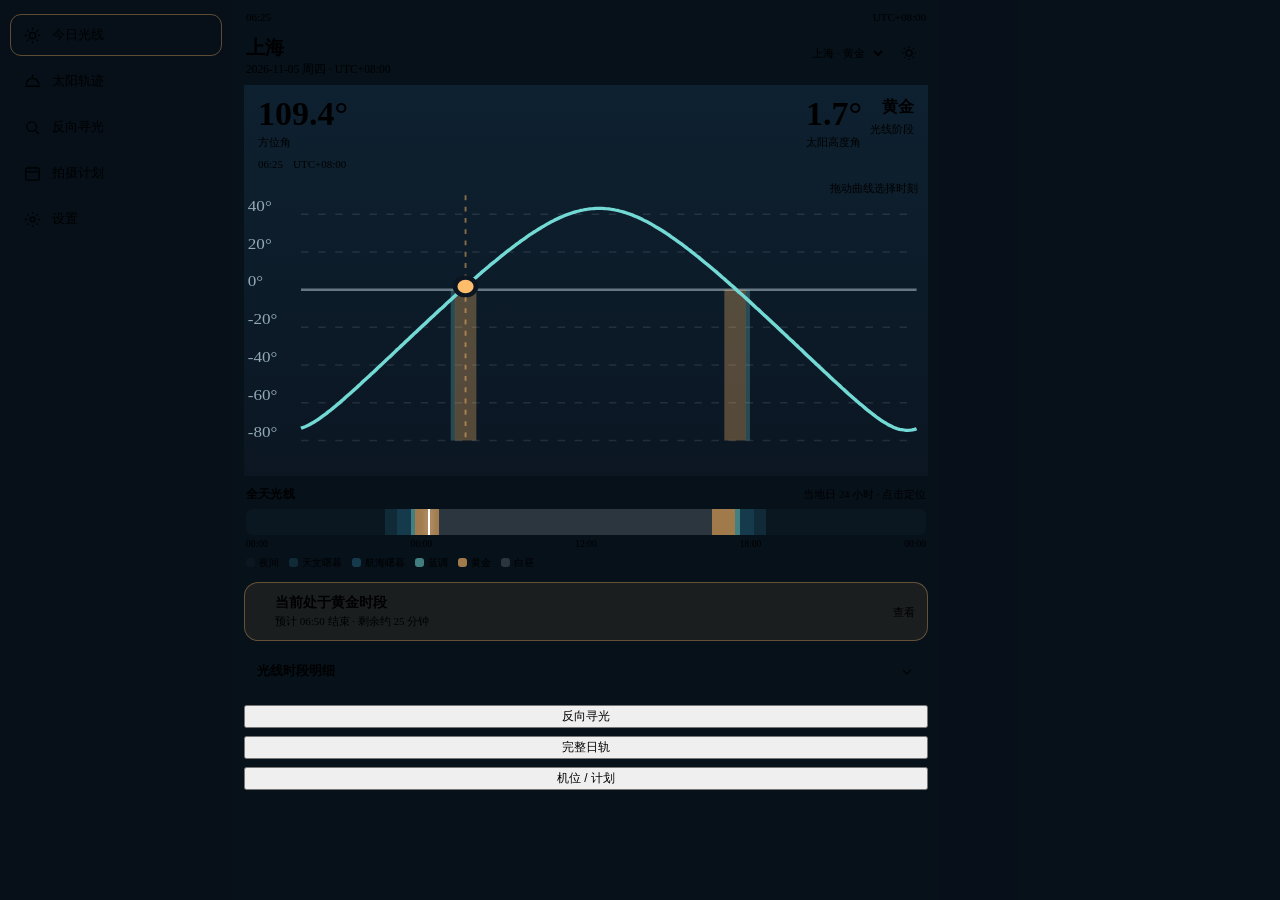
==== design/ui1b-r2/final-home.html @ fc43f8b3 "design(ui1b-r2): 专业摄影工作台最终视觉方案（原型 + fixture + 文档） 最终方向：A·Precision Instrument 为主体 + B·全天分段带 + C·下一窗口" ====
<!doctype html>
<html lang="zh-CN"><head><meta charset="utf-8">
<meta name="viewport" content="width=device-width, initial-scale=1">
<title>LightBearing · 最终首页方案（A + B 分段带 + C 下一窗口）</title>
<link rel="stylesheet" href="tokens.css">
<style>
html,body{background:#07111a;padding:0;margin:0;overflow-x:hidden}
.wrap{display:grid;grid-template-columns:1fr;width:100%;min-height:100vh;max-width:520px;margin:0 auto;
  background:var(--bg);border-left:1px solid var(--line);border-right:1px solid var(--line)}
.rail{display:none}
.main{display:flex;flex-direction:column;min-width:0}
.inspector{display:flex;flex-direction:column}
.statusbar{height:34px;display:flex;align-items:center;justify-content:space-between;padding:0 14px;
  font-size:11px;color:var(--muted);flex:none}
.hdr{display:flex;align-items:flex-start;gap:8px;padding:2px 14px 8px;flex-wrap:wrap;min-width:0}
.hdr .p{font-size:17px;font-weight:700;line-height:1.25;overflow:hidden;text-overflow:ellipsis;white-space:nowrap;max-width:46vw}
.hdr .m{font-size:11.5px;color:var(--muted);margin-top:2px}
.hdr .r{margin-left:auto;display:flex;gap:6px;align-items:center;min-width:0}
.iconbtn{width:34px;height:34px;border-radius:10px;border:1px solid var(--line-2);background:var(--surface);
  color:var(--ink);display:grid;place-items:center;cursor:pointer}
.iconbtn svg{width:18px;height:18px}
select.scn{height:30px;border-radius:9px;background:var(--surface);color:var(--ink);
  border:1px solid var(--line-2);font-size:11px;padding:0 4px;max-width:96px;min-width:0}
/* 仪表 */
.instrument{margin:0 12px;border:1px solid var(--line);border-radius:var(--r-lg);
  background:linear-gradient(180deg,#0E2130,#0B1622);overflow:hidden}
.inst-top{display:flex;align-items:flex-start;gap:8px;padding:12px 14px 0;min-width:0}
.az{flex:1}
.az b{display:block;font-size:34px;line-height:1;font-weight:800;color:var(--amber)}
.alt b{display:block;font-size:34px;line-height:1;font-weight:800;color:var(--cyan)}
.az span,.alt span{display:block;font-size:11px;color:var(--muted);margin-top:4px}
.phase{text-align:right}
.phase b{display:block;font-size:16px;font-weight:700}
.phase span{display:block;font-size:11px;color:var(--muted);margin-top:4px}
.inst-meta{display:flex;gap:10px;flex-wrap:wrap;padding:8px 14px 0;font-size:11px;color:var(--muted)}
.chartbox{position:relative;margin-top:6px;touch-action:none;cursor:crosshair}
.chartbox svg{display:block;width:100%;height:186px}
.chartbox .tip{position:absolute;top:6px;right:10px;font-size:10.5px;color:var(--muted)}
/* 全天分段带 */
.dayband{padding:10px 14px 12px}
.band-lbl{display:flex;justify-content:space-between;align-items:baseline;gap:8px;margin-bottom:6px;min-width:0}
.band-lbl b{font-size:12px;font-weight:600;letter-spacing:.02em}
.band-lbl span{font-size:10.5px;color:var(--muted);white-space:nowrap;overflow:hidden;text-overflow:ellipsis;max-width:56%}
.band{display:flex;height:26px;border-radius:7px;overflow:hidden;border:1px solid var(--line);
  position:relative;cursor:pointer}
.band .seg{position:relative;height:100%}
.band .now{position:absolute;top:-3px;bottom:-3px;width:2px;background:#fff;box-shadow:0 0 8px rgba(255,255,255,.7)}
.legend{display:flex;flex-wrap:wrap;gap:10px;margin-top:7px;font-size:10px;color:var(--muted)}
.legend i{width:9px;height:9px;border-radius:3px;display:inline-block;margin-right:4px;vertical-align:-1px}
.axis{display:flex;justify-content:space-between;font-size:9.5px;color:var(--muted);margin-top:4px}
/* 下一窗口 */
.next{margin:0 12px;display:flex;align-items:center;gap:10px;padding:11px 12px;border-radius:14px;
  border:1px solid rgba(255,188,107,.32);background:rgba(255,188,107,.08);cursor:pointer}
.next .dot{width:8px;height:8px;border-radius:50%;background:var(--amber);flex:none}
.next .t{flex:1;min-width:0}
.next b{display:block;font-size:14px;font-weight:700}
.next span{display:block;font-size:11px;color:var(--muted);margin-top:2px}
.next .go{font-size:11px;color:var(--amber)}
/* 详情 */
.details{margin:10px 12px 0;border:1px solid var(--line);border-radius:14px;overflow:hidden;background:var(--surface)}
.details button.head{width:100%;height:42px;display:flex;align-items:center;gap:8px;padding:0 13px;
  background:transparent;border:none;color:var(--ink);font-size:12.5px;font-weight:600;cursor:pointer}
.details button.head .chev{margin-left:auto;transition:transform var(--m-fast) var(--ease)}
.details.open button.head .chev{transform:rotate(180deg)}
.details .body{display:none}
.details.open .body{display:block}
.kv{display:flex;align-items:baseline;gap:10px;padding:8px 13px;border-top:1px solid var(--line);font-size:12px}
.kv b{margin-left:auto;font-weight:700}
.actions{display:grid;grid-template-columns:minmax(0,1.4fr) minmax(0,1fr) minmax(0,1fr);gap:8px;padding:12px 12px 8px}
.actions .btn{font-size:12px}
/* 底部导航（语义化图标） */
.navbar{height:62px;border-top:1px solid var(--line);display:flex;align-items:center;
  justify-content:space-between;padding:0 2px;background:rgba(7,16,26,.94);flex:none;margin-top:auto}
.navbar button{background:none;border:none;color:var(--muted);display:grid;justify-items:center;gap:3px;
  font-size:9.5px;cursor:pointer;padding:6px 2px;border-radius:10px;position:relative;min-width:52px}
.navbar button svg{width:21px;height:21px}
.navbar button.on{color:var(--amber)}
.navbar button.on::after{content:'';position:absolute;bottom:0;left:50%;transform:translateX(-50%);
  width:14px;height:2px;border-radius:1px;background:var(--amber)}
/* 浅色 */
body.light{--bg:#F4F1EA;--bg-2:#EFE9DE;--surface:#FFFFFF;--surface-2:#EFE9DE;
  --line:rgba(20,31,42,.10);--line-2:rgba(20,31,42,.18);--ink:#141F2A;--muted:#52646F;color:#141F2A}
body.light .instrument{background:linear-gradient(180deg,#FFFDF8,#F6F1E7)}
body.reduce *{transition:none!important;animation:none!important}
/* ≥600：双栏 */
@media (min-width:600px){
  .wrap{max-width:none;grid-template-columns:1fr}
  .hdr .p{font-size:19px}
  .chartbox svg{height:240px}
}
/* ≥900：曲线主区 + 右侧检查器 */
@media (min-width:900px){
  .wrap{max-width:1180px;grid-template-columns:1fr 320px;grid-template-areas:"main side"}
  .main{grid-area:main}.inspector{grid-area:side;border-left:1px solid var(--line);
    background:rgba(7,16,26,.35)}
  .inspector .instrument{margin:10px 12px 0}
  .inspector .dayband{padding-top:6px}
  .chartbox svg{height:300px}
  .actions{grid-template-columns:1fr}
}
/* ≥1200：加侧栏导航 */
@media (min-width:1200px){
  .wrap{max-width:1480px;grid-template-columns:232px 1fr 340px;
    grid-template-areas:"rail main side"}
  .rail{grid-area:rail;display:flex;flex-direction:column;gap:4px;padding:14px 10px;
    border-right:1px solid var(--line);background:rgba(7,16,26,.45)}
  .rail button{display:flex;align-items:center;gap:10px;height:42px;padding:0 12px;border-radius:11px;
    border:1px solid transparent;background:none;color:var(--muted);font-size:12.5px;cursor:pointer}
  .rail button svg{width:19px;height:19px}
  .rail button.on{background:var(--surface-2);border-color:rgba(255,188,107,.35);color:var(--ink)}
  .navbar{display:none}
}
</style></head>
<body>
<div class="wrap" id="wrap">
  <aside class="rail" id="rail">
    <button class="on" data-nav="today"><svg viewBox="0 0 24 24" fill="none" stroke="currentColor" stroke-width="1.6"><circle cx="12" cy="12" r="4"/><path d="M12 2v3M12 19v3M2 12h3M19 12h3M4.9 4.9l2.1 2.1M17 17l2.1 2.1M19.1 4.9L17 7M7 17l-2.1 2.1"/></svg>今日光线</button>
    <button data-nav="path"><svg viewBox="0 0 24 24" fill="none" stroke="currentColor" stroke-width="1.6"><path d="M3 18h18M4 16a8 8 0 0 1 16 0"/><path d="M12 3v4"/></svg>太阳轨迹</button>
    <button data-nav="reverse"><svg viewBox="0 0 24 24" fill="none" stroke="currentColor" stroke-width="1.6"><circle cx="11" cy="11" r="6"/><path d="M16 16l4 4"/></svg>反向寻光</button>
    <button data-nav="plan"><svg viewBox="0 0 24 24" fill="none" stroke="currentColor" stroke-width="1.6"><rect x="3.5" y="5" width="17" height="15.5" rx="2"/><path d="M3.5 10h17M8 3v4M16 3v4"/></svg>拍摄计划</button>
    <button data-nav="settings"><svg viewBox="0 0 24 24" fill="none" stroke="currentColor" stroke-width="1.6"><circle cx="12" cy="12" r="3"/><path d="M12 2.5v2.6M12 18.9v2.6M2.5 12h2.6M18.9 12h2.6M5.2 5.2l1.8 1.8M17 17l1.8 1.8M18.8 5.2L17 7M7 17l-1.8 1.8"/></svg>设置</button>
  </aside>

  <div class="main">
    <div class="statusbar"><span class="num" id="sbTime">--:--</span><span class="num" id="sbTz">UTC+08:00</span></div>
    <div class="hdr">
      <div>
        <div class="p" id="place">外部·外滩</div>
        <div class="m" id="placedate">2026-11-05 周四 · Asia/Shanghai</div>
      </div>
      <div class="r">
        <select class="scn" id="scn" title="切换设计数据场景">
          <option value="shanghaiGolden">上海 · 黄金</option>
          <option value="shanghaiNight">上海 · 夜间</option>
          <option value="tromsoDay">极昼</option>
          <option value="tromsoNight">极夜</option>
          <option value="nyDst">DST 25h</option>
          <option value="shanghai1969">1969</option>
        </select>
        <button class="iconbtn" id="themeBtn" title="切换深浅色" aria-label="切换深浅色">
          <svg viewBox="0 0 24 24" fill="none" stroke="currentColor" stroke-width="1.6"><circle cx="12" cy="12" r="4.2"/><path d="M12 2.6v2.4M12 19v2.4M2.6 12h2.4M19 12h2.4M5.1 5.1l1.7 1.7M17.2 17.2l1.7 1.7M18.9 5.1l-1.7 1.7M6.8 17.2l-1.7 1.7"/></svg>
        </button>
      </div>
    </div>

    <section class="instrument">
      <div class="inst-top">
        <div class="az"><b class="num" id="az">--</b><span id="azLbl">方位角</span></div>
        <div class="alt"><b class="num" id="alt">--</b><span>太阳高度角</span></div>
        <div class="phase"><b id="phase">--</b><span>光线阶段</span></div>
      </div>
      <div class="inst-meta"><span class="num" id="selTime">--:--</span><span class="num" id="selOff">UTC+08:00</span><span id="selNote"></span></div>
      <div class="chartbox" id="chartbox">
        <svg id="chart" viewBox="0 0 360 186" preserveAspectRatio="none"></svg>
        <div class="tip">拖动曲线选择时刻</div>
      </div>
    </section>

    <section class="dayband">
      <div class="band-lbl"><b>全天光线</b><span id="dayLen"></span></div>
      <div class="band" id="band"></div>
      <div class="axis num" id="axis"></div>
      <div class="legend" id="legend"></div>
    </section>

    <div class="next" id="next" role="button" tabindex="0">
      <span class="dot"></span>
      <div class="t"><b id="nextTitle">--</b><span id="nextSub">--</span></div>
      <span class="go" id="nextGo">定位</span>
    </div>

    <section class="details" id="details">
      <button class="head" id="detBtn">
        光线时段明细
        <svg class="chev" viewBox="0 0 24 24" width="16" height="16" fill="none" stroke="currentColor" stroke-width="1.8"><path d="M6 9l6 6 6-6"/></svg>
      </button>
      <div class="body" id="detBody"></div>
    </section>

    <div class="actions">
      <button class="btn primary">反向寻光</button>
      <button class="btn">完整日轨</button>
      <button class="btn">机位 / 计划</button>
    </div>

    <nav class="navbar" id="navbar">
      <button class="on" data-nav="today"><svg viewBox="0 0 24 24" fill="none" stroke="currentColor" stroke-width="1.6"><circle cx="12" cy="12" r="4"/><path d="M12 2v3M12 19v3M2 12h3M19 12h3M4.9 4.9l2.1 2.1M17 17l2.1 2.1M19.1 4.9L17 7M7 17l-2.1 2.1"/></svg>今日</button>
      <button data-nav="path"><svg viewBox="0 0 24 24" fill="none" stroke="currentColor" stroke-width="1.6"><path d="M3 18h18M4 16a8 8 0 0 1 16 0"/><path d="M12 3v4"/></svg>轨迹</button>
      <button data-nav="plan"><svg viewBox="0 0 24 24" fill="none" stroke="currentColor" stroke-width="1.6"><rect x="3.5" y="5" width="17" height="15.5" rx="2"/><path d="M3.5 10h17M8 3v4M16 3v4"/></svg>计划</button>
      <button data-nav="settings"><svg viewBox="0 0 24 24" fill="none" stroke="currentColor" stroke-width="1.6"><circle cx="12" cy="12" r="3"/><path d="M12 2.5v2.6M12 18.9v2.6M2.5 12h2.6M18.9 12h2.6M5.2 5.2l1.8 1.8M17 17l1.8 1.8M18.8 5.2L17 7M7 17l-1.8 1.8"/></svg>设置</button>
      <button data-nav="more"><svg viewBox="0 0 24 24" fill="none" stroke="currentColor" stroke-width="1.6"><circle cx="5" cy="12" r="1.4"/><circle cx="12" cy="12" r="1.4"/><circle cx="19" cy="12" r="1.4"/></svg>更多</button>
    </nav>
  </div>

  <aside class="inspector" id="inspector"></aside>
</div>
<script src="fixtures/fixtures.js"></script>
<script>
const PHASE = {
  night:{c:'#0A1620', label:'夜间'},
  astro:{c:'#102A38', label:'天文曙暮'},
  nautical:{c:'#153A4C', label:'航海曙暮'},
  blue:{c:'rgba(115,217,213,.55)', label:'蓝调'},
  golden:{c:'rgba(255,188,107,.62)', label:'黄金'},
  day:{c:'rgba(226,246,255,.16)', label:'白昼'}
};
const PHASE_CN = {night:'夜间', astro:'天文曙暮', nautical:'航海曙暮', blue:'蓝调', golden:'黄金', day:'白昼'};
let fx = null, selUtc = 0, isLight = false;

const $ = (id) => document.getElementById(id);
const pad = (n) => String(n).padStart(2, '0');

function localParts(utcMs, offMin) {
  const d = new Date(utcMs + offMin * 60000);
  return { y: d.getUTCFullYear(), mo: d.getUTCMonth() + 1, d: d.getUTCDate(),
    h: d.getUTCHours(), mi: d.getUTCMinutes(), wd: d.getUTCDay() };
}
const WD = ['周日','周一','周二','周三','周四','周五','周六'];
function fmtHM(utcMs) { const p = localParts(utcMs, fx.tzOffsetMin); return pad(p.h) + ':' + pad(p.mi); }
function fmtDate(utcMs) { const p = localParts(utcMs, fx.tzOffsetMin);
  return `${p.y}-${pad(p.mo)}-${pad(p.d)} ${WD[p.wd]}`; }
function fmtOffset(min) { const s = min < 0 ? '-' : '+'; const a = Math.abs(min);
  return `UTC${s}${pad(Math.floor(a / 60))}:${pad(a % 60)}`; }

function phaseAt(utcMs) {
  let best = fx.samples[0];
  for (const s of fx.samples) { if (Math.abs(s[0] - utcMs) < Math.abs(best[0] - utcMs)) best = s; }
  return { alt: best[1], az: best[2], ph: best[3], utc: best[0] };
}

function drawChart() {
  const svg = $('chart'), W = 360, H = 186, L = 30, R = 6, T = 12, B = 22;
  const alts = fx.samples.map((s) => s[1]);
  let lo = Math.min(-10, Math.floor(Math.min(...alts) / 10) * 10);
  let hi = Math.max(20, Math.ceil(Math.max(...alts) / 10) * 10);
  const x = (u) => L + ((u - fx.dayStartUtc) / (fx.dayEndUtc - fx.dayStartUtc)) * (W - L - R);
  const y = (a) => T + (1 - (a - lo) / (hi - lo)) * (H - T - B);
  let g = '';
  // 高度刻度 + 地平线
  const ticks = [];
  for (let a = lo; a <= hi; a += 20) ticks.push(a);
  if (!ticks.includes(0)) ticks.push(0);
  ticks.sort((a, b) => a - b);
  for (const a of ticks) {
    const yy = y(a).toFixed(1);
    const isH = a === 0;
    g += `<line x1="${L}" y1="${yy}" x2="${W - R}" y2="${yy}" stroke="${isH ? 'rgba(226,246,255,.42)' : 'rgba(226,246,255,.10)'}" stroke-width="${isH ? 1.6 : 1}" ${isH ? '' : 'stroke-dasharray="4 5"'}/>`;
    g += `<text x="2" y="${Number(yy) - 2}" fill="#93A9B6" font-size="9">${a}°</text>`;
  }
  // 黄金/蓝调区间（真实分段，仅地平线附近淡淡铺底，不遮挡曲线）
  for (const seg of fx.segments) {
    if (seg[0] !== 'golden' && seg[0] !== 'blue') continue;
    const x0 = x(seg[1]), x1 = x(seg[2]);
    g += `<rect x="${x0.toFixed(1)}" y="${y(0).toFixed(1)}" width="${Math.max(1, x1 - x0).toFixed(1)}" height="${(H - B - y(0)).toFixed(1)}" fill="${seg[0] === 'golden' ? 'rgba(255,188,107,.30)' : 'rgba(115,217,213,.26)'}"/>`;
  }
  // 真实曲线（逐 5 分钟采样，未做平滑/贝塞尔）
  let pts = '';
  for (const s of fx.samples) { pts += `${x(s[0]).toFixed(1)},${y(s[1]).toFixed(1)} `; }
  g += `<polyline points="${pts}" fill="none" stroke="${isLight ? '#116C69' : '#73D9D5'}" stroke-width="2"/>`;
  // 当前选中标记
  const p = phaseAt(selUtc);
  const mx = x(p.utc), my = y(p.alt);
  g += `<line x1="${mx.toFixed(1)}" y1="${T}" x2="${mx.toFixed(1)}" y2="${H - B}" stroke="rgba(255,188,107,.5)" stroke-dasharray="3 4"/>`;
  g += `<circle cx="${mx.toFixed(1)}" cy="${my.toFixed(1)}" r="5.5" fill="#FFBC6B" stroke="#0B1622" stroke-width="2.5"/>`;
  svg.innerHTML = g;
  svg.dataset.lo = lo; svg.dataset.hi = hi;
}

function drawBand() {
  const total = fx.dayEndUtc - fx.dayStartUtc;
  let html = '';
  for (const seg of fx.segments) {
    const w = ((seg[2] - seg[1]) / total) * 100;
    html += `<div class="seg" style="width:${w}%;background:${PHASE[seg[0]].c}" title="${PHASE_CN[seg[0]]} ${fmtHM(seg[1])}–${fmtHM(seg[2])}"></div>`;
  }
  const nowPct = ((selUtc - fx.dayStartUtc) / total) * 100;
  html += `<div class="now" style="left:${nowPct}%"></div>`;
  $('band').innerHTML = html;
  const ticks = [0, 0.25, 0.5, 0.75, 1].map((r) => fmtHM(fx.dayStartUtc + r * total));
  $('axis').innerHTML = ticks.map((t) => `<span>${t}</span>`).join('');
  $('legend').innerHTML = Object.keys(PHASE).map((k) =>
    `<span><i style="background:${PHASE[k].c}"></i>${PHASE[k].label}</span>`).join('');
}

function windowInfo() {
  const segs = fx.segments;
  const cur = segs.find((s) => selUtc >= s[1] && selUtc < s[2]);
  if (cur && (cur[0] === 'golden' || cur[0] === 'blue')) {
    const mins = Math.max(0, Math.round((cur[2] - selUtc) / 60000));
    return { current: true, phase: cur[0], end: cur[2], mins,
      title: `当前处于${PHASE_CN[cur[0]]}时段`, sub: `预计 ${fmtHM(cur[2])} 结束 · 剩余约 ${mins} 分钟` };
  }
  const found = segs.filter((s) => (s[0] === 'golden' || s[0] === 'blue') && s[1] > selUtc)
    .sort((a, b) => a[1] - b[1])[0];
  if (!found) return { current: false, none: true,
    title: '该日无可用可拍时段', sub: '当前日期与机位下没有计算出的黄金/蓝调窗口' };
  return { current: false, phase: found[0], start: found[1], end: found[2],
    title: `下一可拍：${PHASE_CN[found[0]]} ${fmtHM(found[1])}–${fmtHM(found[2])}`,
    sub: `距现在约 ${Math.round((found[1] - selUtc) / 60000)} 分钟` };
}

function render() {
  const p = phaseAt(selUtc);
  $('place').textContent = fx.name.split('·')[0].trim();
  $('placedate').textContent = `${fmtDate(fx.dayStartUtc)} · ${fmtOffset(fx.tzOffsetMin)}`;
  $('sbTime').textContent = fmtHM(selUtc);
  $('sbTz').textContent = fmtOffset(fx.tzOffsetMin);
  $('az').textContent = p.az.toFixed(1) + '°';
  $('alt').textContent = p.alt.toFixed(1) + '°';
  $('phase').textContent = PHASE_CN[p.ph];
  $('selTime').textContent = fmtHM(selUtc);
  $('selOff').textContent = fmtOffset(fx.tzOffsetMin);
  $('selNote').textContent = fx.dayHours === 24 ? '' : `当地日 ${fx.dayHours} 小时`;
  $('dayLen').textContent = `当地日 ${fx.dayHours} 小时 · 点击定位`;
  drawChart(); drawBand();
  const w = windowInfo();
  $('nextTitle').textContent = w.title;
  $('nextSub').textContent = w.sub;
  $('nextGo').textContent = w.none ? '' : (w.current ? '查看' : '定位');
  $('next').dataset.target = w.start !== undefined ? w.start : (w.current ? selUtc : '');
  // 明细
  const rows = fx.windows.map((s) =>
    `<div class="kv">${PHASE_CN[s[0]]}<b class="num">${fmtHM(s[1])} – ${fmtHM(s[2])}</b></div>`).join('');
  $('detBody').innerHTML = rows + `<div class="kv">日出前/后曙暮与白昼分段见上方色带（比例真实）<b></b></div>`;
  if (isLight) document.body.classList.add('light'); else document.body.classList.remove('light');
  drawChart();
}

function load(scn) {
  fx = window.LB_FIXTURES[scn];
  selUtc = fx.nowUtc;
  render();
}

function seekFromX(clientX) {
  const box = $('chartbox').getBoundingClientRect();
  const svg = $('chart');
  const W = 360, L = 30, R = 6;
  const ratioPx = (clientX - box.left) / box.width;
  const px = ratioPx * W;
  const ratio = Math.max(0, Math.min(1, (px - L) / (W - L - R)));
  selUtc = Math.round(fx.dayStartUtc + ratio * (fx.dayEndUtc - fx.dayStartUtc));
  render();
}

let dragging = false;
$('chartbox').addEventListener('pointerdown', (e) => { dragging = true; seekFromX(e.clientX); });
window.addEventListener('pointermove', (e) => { if (dragging) seekFromX(e.clientX); });
window.addEventListener('pointerup', () => { dragging = false; });
$('next').addEventListener('click', () => {
  const t = $('next').dataset.target;
  if (t) { selUtc = Number(t); render(); }
});
$('detBtn').addEventListener('click', () => $('details').classList.toggle('open'));
$('themeBtn').addEventListener('click', () => {
  isLight = !isLight; document.body.classList.toggle('light', isLight); drawChart();
});
$('scn').addEventListener('change', (e) => load(e.target.value));
document.querySelectorAll('[data-nav]').forEach((b) => b.addEventListener('click', () => {
  document.querySelectorAll('[data-nav]').forEach((x) => x.classList.remove('on'));
  b.classList.add('on');
}));
// URL 参数：?scenario=night&theme=light
const q = new URLSearchParams(location.search);
if (q.get('theme') === 'light') { isLight = true; document.body.classList.add('light'); }
if (q.get('reduce') === '1') document.body.classList.add('reduce');
document.querySelectorAll('.navbar button').forEach((b, i) => { if (i === 0) b.classList.add('on'); });
load(q.get('scenario') || 'shanghaiGolden');
</script>
<div id="LB_PROBE" style="display:none"></div>
<script>
if (new URLSearchParams(location.search).get('probe') === '1') {
  const d = document.createElement('div');
  d.style.cssText='position:fixed;left:0;top:0;z-index:99;background:#000;color:#0f0;font:11px monospace;padding:2px 4px';
  const w = document.getElementById('wrap');
  d.textContent = 'iw='+window.innerWidth+' sw='+document.documentElement.scrollWidth+
    ' wrap='+w.offsetWidth+' main='+document.querySelector('.main').offsetWidth;
  document.body.appendChild(d);
}
</script>
</body></html>
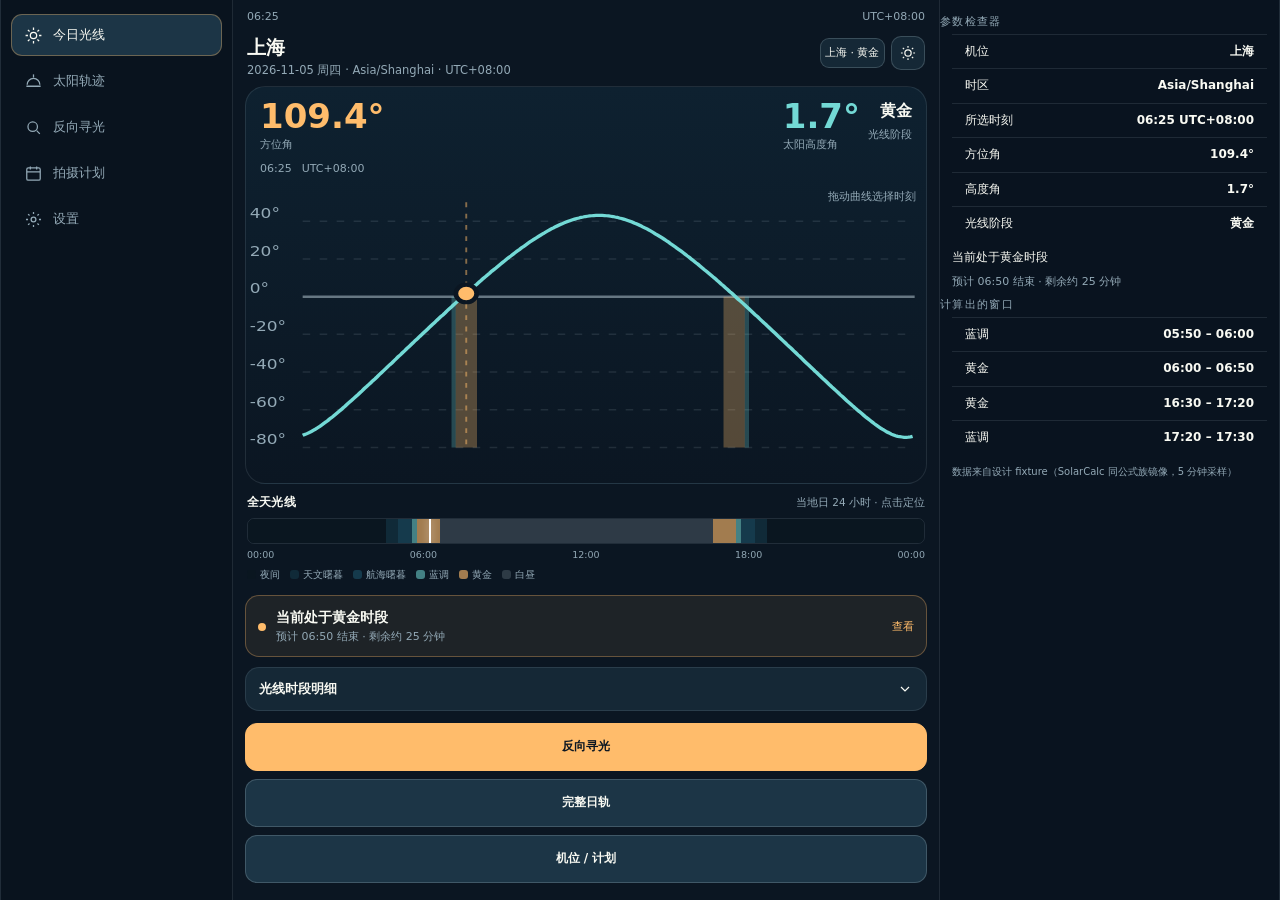
==== commit e89b0262: "fix(ui1b-r2): 补齐设计 Token、真实大屏检查器与 DST/日界语义 P0 样式丢失 - 根因：final-home.html 引用 design/ui1b-r2/tokens.css" ====
--- a/design/ui1b-r2/final-home.html
+++ b/design/ui1b-r2/final-home.html
@@ -9,7 +9,7 @@
   background:var(--bg);border-left:1px solid var(--line);border-right:1px solid var(--line)}
 .rail{display:none}
 .main{display:flex;flex-direction:column;min-width:0}
-.inspector{display:flex;flex-direction:column}
+.inspector{display:none;flex-direction:column}
 .statusbar{height:34px;display:flex;align-items:center;justify-content:space-between;padding:0 14px;
   font-size:11px;color:var(--muted);flex:none}
 .hdr{display:flex;align-items:flex-start;gap:8px;padding:2px 14px 8px;flex-wrap:wrap;min-width:0}
@@ -82,17 +82,23 @@
   --line:rgba(20,31,42,.10);--line-2:rgba(20,31,42,.18);--ink:#141F2A;--muted:#52646F;color:#141F2A}
 body.light .instrument{background:linear-gradient(180deg,#FFFDF8,#F6F1E7)}
 body.reduce *{transition:none!important;animation:none!important}
-/* ≥600：双栏 */
+/* ≥600：加宽单列（仅放大图表，不切双栏） */
 @media (min-width:600px){
   .wrap{max-width:none;grid-template-columns:1fr}
   .hdr .p{font-size:19px}
   .chartbox svg{height:240px}
 }
-/* ≥900：曲线主区 + 右侧检查器 */
+/* ≥900：Expanded —— 曲线主区 + 右侧检查器（真实内容） */
 @media (min-width:900px){
   .wrap{max-width:1180px;grid-template-columns:1fr 320px;grid-template-areas:"main side"}
-  .main{grid-area:main}.inspector{grid-area:side;border-left:1px solid var(--line);
+  .main{grid-area:main}.inspector{grid-area:side;display:flex;border-left:1px solid var(--line);
     background:rgba(7,16,26,.35)}
+  .inspector{overflow:auto}
+  .inspector > *{margin-left:12px;margin-right:12px}
+  .insp-title{font-size:11px;letter-spacing:.12em;color:var(--muted);text-transform:uppercase;margin:14px 0 4px}
+  .insp-sub{font-size:12px;color:var(--ink);margin-top:8px;line-height:1.5}
+  .insp-sub.dim{color:var(--muted);font-size:11px}
+  .insp-note{font-size:10px;color:var(--muted);margin-top:10px;line-height:1.5}
   .inspector .instrument{margin:10px 12px 0}
   .inspector .dayband{padding-top:6px}
   .chartbox svg{height:300px}
@@ -210,14 +216,21 @@
 const $ = (id) => document.getElementById(id);
 const pad = (n) => String(n).padStart(2, '0');
 
+function offsetAt(utcMs) {
+  if (!fx || !fx.samples || fx.samples.length === 0) return fx ? fx.tzOffsetMin : 0;
+  let best = fx.samples[0];
+  for (const smp of fx.samples) { if (Math.abs(smp[0] - utcMs) < Math.abs(best[0] - utcMs)) best = smp; }
+  return best.length > 4 ? best[4] : fx.tzOffsetMin;
+}
+
 function localParts(utcMs, offMin) {
   const d = new Date(utcMs + offMin * 60000);
   return { y: d.getUTCFullYear(), mo: d.getUTCMonth() + 1, d: d.getUTCDate(),
     h: d.getUTCHours(), mi: d.getUTCMinutes(), wd: d.getUTCDay() };
 }
 const WD = ['周日','周一','周二','周三','周四','周五','周六'];
-function fmtHM(utcMs) { const p = localParts(utcMs, fx.tzOffsetMin); return pad(p.h) + ':' + pad(p.mi); }
-function fmtDate(utcMs) { const p = localParts(utcMs, fx.tzOffsetMin);
+function fmtHM(utcMs) { const p = localParts(utcMs, offsetAt(utcMs)); return pad(p.h) + ':' + pad(p.mi); }
+function fmtDate(utcMs) { const p = localParts(utcMs, offsetAt(utcMs));
   return `${p.y}-${pad(p.mo)}-${pad(p.d)} ${WD[p.wd]}`; }
 function fmtOffset(min) { const s = min < 0 ? '-' : '+'; const a = Math.abs(min);
   return `UTC${s}${pad(Math.floor(a / 60))}:${pad(a % 60)}`; }
@@ -287,29 +300,53 @@
   const cur = segs.find((s) => selUtc >= s[1] && selUtc < s[2]);
   if (cur && (cur[0] === 'golden' || cur[0] === 'blue')) {
     const mins = Math.max(0, Math.round((cur[2] - selUtc) / 60000));
+    const offTxt = fx.dayHours === 24 ? '' : ` · ${fmtOffset(offsetAt(cur[2]))}`;
     return { current: true, phase: cur[0], end: cur[2], mins,
-      title: `当前处于${PHASE_CN[cur[0]]}时段`, sub: `预计 ${fmtHM(cur[2])} 结束 · 剩余约 ${mins} 分钟` };
+      title: `当前处于${PHASE_CN[cur[0]]}时段`,
+      sub: `预计 ${fmtHM(cur[2])}${offTxt} 结束 · 剩余约 ${mins} 分钟` };
   }
   const found = segs.filter((s) => (s[0] === 'golden' || s[0] === 'blue') && s[1] > selUtc)
     .sort((a, b) => a[1] - b[1])[0];
   if (!found) return { current: false, none: true,
     title: '该日无可用可拍时段', sub: '当前日期与机位下没有计算出的黄金/蓝调窗口' };
+  const offTxt2 = fx.dayHours === 24 ? '' : ` · ${fmtOffset(offsetAt(found[1]))}`;
   return { current: false, phase: found[0], start: found[1], end: found[2],
-    title: `下一可拍：${PHASE_CN[found[0]]} ${fmtHM(found[1])}–${fmtHM(found[2])}`,
+    title: `下一可拍：${PHASE_CN[found[0]]} ${fmtHM(found[1])}–${fmtHM(found[2])}${offTxt2}`,
     sub: `距现在约 ${Math.round((found[1] - selUtc) / 60000)} 分钟` };
+}
+
+function renderInspector(w) {
+  const box = $('inspector');
+  if (!box) return;
+  const p = phaseAt(selUtc);
+  const rows = fx.windows.map((g) =>
+    `<div class="kv">${PHASE_CN[g[0]]}<b class="num">${fmtHM(g[1])} – ${fmtHM(g[2])}</b></div>`).join('');
+  box.innerHTML = `
+    <div class="insp-title">参数检查器</div>
+    <div class="kv">机位<b>${fx.name.split('·')[0].trim()}</b></div>
+    <div class="kv">时区<b>${fx.tzId}</b></div>
+    <div class="kv">所选时刻<b class="num">${fmtHM(selUtc)} ${fmtOffset(offsetAt(selUtc))}</b></div>
+    <div class="kv">方位角<b class="num">${p.az.toFixed(1)}°</b></div>
+    <div class="kv">高度角<b class="num">${p.alt.toFixed(1)}°</b></div>
+    <div class="kv">光线阶段<b>${PHASE_CN[p.ph]}</b></div>
+    <div class="insp-sub">${w.title}</div>
+    <div class="insp-sub dim">${w.sub}</div>
+    <div class="insp-title" style="margin-top:6px">计算出的窗口</div>
+    ${rows || '<div class="kv">该日无窗口<b></b></div>'}
+    <div class="insp-note">数据来自设计 fixture（SolarCalc 同公式族镜像，5 分钟采样）</div>`;
 }
 
 function render() {
   const p = phaseAt(selUtc);
   $('place').textContent = fx.name.split('·')[0].trim();
-  $('placedate').textContent = `${fmtDate(fx.dayStartUtc)} · ${fmtOffset(fx.tzOffsetMin)}`;
+  $('placedate').textContent = `${fmtDate(fx.dayStartUtc)} · ${fx.tzId} · ${fmtOffset(offsetAt(fx.dayStartUtc))}`;
   $('sbTime').textContent = fmtHM(selUtc);
-  $('sbTz').textContent = fmtOffset(fx.tzOffsetMin);
+  $('sbTz').textContent = fmtOffset(offsetAt(selUtc));
   $('az').textContent = p.az.toFixed(1) + '°';
   $('alt').textContent = p.alt.toFixed(1) + '°';
   $('phase').textContent = PHASE_CN[p.ph];
   $('selTime').textContent = fmtHM(selUtc);
-  $('selOff').textContent = fmtOffset(fx.tzOffsetMin);
+  $('selOff').textContent = fmtOffset(offsetAt(selUtc));
   $('selNote').textContent = fx.dayHours === 24 ? '' : `当地日 ${fx.dayHours} 小时`;
   $('dayLen').textContent = `当地日 ${fx.dayHours} 小时 · 点击定位`;
   drawChart(); drawBand();
@@ -322,6 +359,7 @@
   const rows = fx.windows.map((s) =>
     `<div class="kv">${PHASE_CN[s[0]]}<b class="num">${fmtHM(s[1])} – ${fmtHM(s[2])}</b></div>`).join('');
   $('detBody').innerHTML = rows + `<div class="kv">日出前/后曙暮与白昼分段见上方色带（比例真实）<b></b></div>`;
+  renderInspector(w);
   if (isLight) document.body.classList.add('light'); else document.body.classList.remove('light');
   drawChart();
 }
@@ -339,7 +377,7 @@
   const ratioPx = (clientX - box.left) / box.width;
   const px = ratioPx * W;
   const ratio = Math.max(0, Math.min(1, (px - L) / (W - L - R)));
-  selUtc = Math.round(fx.dayStartUtc + ratio * (fx.dayEndUtc - fx.dayStartUtc));
+  selUtc = Math.min(fx.dayEndUtc - 1, Math.round(fx.dayStartUtc + ratio * (fx.dayEndUtc - fx.dayStartUtc)));
   render();
 }
 
@@ -347,9 +385,16 @@
 $('chartbox').addEventListener('pointerdown', (e) => { dragging = true; seekFromX(e.clientX); });
 window.addEventListener('pointermove', (e) => { if (dragging) seekFromX(e.clientX); });
 window.addEventListener('pointerup', () => { dragging = false; });
-$('next').addEventListener('click', () => {
+function activateNext() {
   const t = $('next').dataset.target;
   if (t) { selUtc = Number(t); render(); }
+}
+$('next').addEventListener('click', activateNext);
+$('next').addEventListener('keydown', (e) => {
+  if (e.key === 'Enter' || e.key === ' ' || e.key === 'Spacebar') {
+    e.preventDefault();
+    activateNext();
+  }
 });
 $('detBtn').addEventListener('click', () => $('details').classList.toggle('open'));
 $('themeBtn').addEventListener('click', () => {
@@ -366,6 +411,12 @@
 if (q.get('reduce') === '1') document.body.classList.add('reduce');
 document.querySelectorAll('.navbar button').forEach((b, i) => { if (i === 0) b.classList.add('on'); });
 load(q.get('scenario') || 'shanghaiGolden');
+if (q.get('details') === '1') document.getElementById('details').classList.add('open');
+if (q.get('seek')) {
+  const r = Number(q.get('seek'));
+  selUtc = Math.min(fx.dayEndUtc - 1, Math.round(fx.dayStartUtc + r * (fx.dayEndUtc - fx.dayStartUtc)));
+  render();
+}
 </script>
 <div id="LB_PROBE" style="display:none"></div>
 <script>
--- a/design/ui1b-r2/tokens.css
+++ b/design/ui1b-r2/tokens.css
@@ -0,0 +1,147 @@
+/* LightBearing · UI-1B-R2 设计 Token（P0 修复版）
+   单一来源：所有原型的颜色/间距/字级/圆角/触控尺寸都从这里取。
+   深色为默认；body.light 覆盖为暖纸浅色。禁止页面内硬编码颜色（图表 SVG 的少量派生色除外）。 */
+
+:root{
+  color-scheme: dark;
+
+  /* 底色与面 */
+  --bg:#0B1622;
+  --bg-2:#0E1D2A;
+  --surface:#152836;
+  --surface-2:#1C3546;
+  --surface-3:#24455A;
+  --line:rgba(226,246,255,.10);
+  --line-2:rgba(226,246,255,.18);
+
+  /* 语义色 */
+  --amber:#FFBC6B;
+  --amber-dim:rgba(255,188,107,.16);
+  --cyan:#73D9D5;
+  --cyan-dim:rgba(115,217,213,.14);
+  --ink:#F9FAF3;
+  --ink-2:#E4EDF3;
+  --muted:#93A9B6;
+  --muted-2:#7E95A3;
+  --on-primary:#0B1622;
+  --ok:#7BD88F;
+  --danger:#FF8A80;
+
+  /* 图表推导色（由主色派生，集中定义避免各页各写一套） */
+  --chart-curve:var(--cyan);
+  --chart-horizon:rgba(226,246,255,.42);
+  --chart-grid:rgba(226,246,255,.10);
+  --chart-tick:var(--muted);
+  --chart-golden:rgba(255,188,107,.30);
+  --chart-blue:rgba(115,217,213,.26);
+
+  /* 间距（4vp 网格） */
+  --s1:4px; --s2:8px; --s3:12px; --s4:16px; --s5:20px; --s6:24px; --s7:32px; --s8:40px;
+
+  /* 圆角 */
+  --r-sm:9px; --r-md:12px; --r-lg:20px; --r-pill:999px;
+
+  /* 字级 */
+  --t-display:34px; --t-h1:24px; --t-h2:19px; --t-title:16px;
+  --t-body:14px; --t-body-s:12.5px; --t-cap:11.5px; --t-micro:10px;
+
+  /* 控件 */
+  --touch:48px; --touch-sm:34px;
+  --nav-h:62px;
+
+  /* 动效 */
+  --m-fast:120ms; --m-base:200ms; --m-slow:280ms;
+  --ease:cubic-bezier(.2,.8,.2,1);
+}
+
+/* 浅色：暖纸基底（不是简单反色，仍保持琥珀/青的双色语义） */
+body.light{
+  color-scheme: light;
+  --bg:#F4F1EA;
+  --bg-2:#EFE9DE;
+  --surface:#FFFFFF;
+  --surface-2:#F0EAE0;
+  --surface-3:#E6DFD2;
+  --line:rgba(20,31,42,.10);
+  --line-2:rgba(20,31,42,.18);
+  --amber:#9A5A0C;
+  --amber-dim:rgba(154,90,12,.12);
+  --cyan:#116C69;
+  --cyan-dim:rgba(17,108,105,.12);
+  --ink:#141F2A;
+  --ink-2:#22303C;
+  --muted:#52646F;
+  --muted-2:#5E7180;
+  --on-primary:#FFF8EC;
+  --chart-curve:#116C69;
+  --chart-horizon:rgba(20,31,42,.45);
+  --chart-grid:rgba(20,31,42,.12);
+  --chart-tick:#52646F;
+  --chart-golden:rgba(154,90,12,.22);
+  --chart-blue:rgba(17,108,105,.20);
+}
+
+/* 基线重置：避免浏览器默认样式泄漏（白底按钮、黑字链接、系统字体不一致） */
+*,*::before,*::after{box-sizing:border-box}
+html,body{
+  margin:0; padding:0;
+  background:var(--bg);
+  color:var(--ink);
+  font-family:"HarmonyOS Sans SC","Noto Sans SC",system-ui,-apple-system,"Segoe UI",Roboto,sans-serif;
+  font-size:var(--t-body);
+  line-height:1.45;
+  -webkit-font-smoothing:antialiased;
+  overflow-x:hidden;
+}
+button,select,input,textarea{
+  font:inherit; color:inherit; background:none; border:0; margin:0;
+  -webkit-appearance:none; appearance:none;
+}
+button{cursor:pointer; min-height:var(--touch-sm)}
+a{color:var(--cyan); text-decoration:none}
+a:hover{text-decoration:underline}
+select{
+  background:var(--surface); color:var(--ink);
+  border:1px solid var(--line-2); border-radius:var(--r-sm);
+  padding:0 8px; height:32px;
+}
+select option{background:var(--surface); color:var(--ink)}
+:focus-visible{outline:2px solid var(--amber); outline-offset:2px}
+
+/* 通用原子类（原型内多处复用） */
+.num{font-variant-numeric:tabular-nums}
+.micro{font-size:var(--t-micro); letter-spacing:.08em; color:var(--muted); text-transform:uppercase}
+.cap{font-size:var(--t-cap); color:var(--muted)}
+
+.btn{
+  min-height:var(--touch);
+  padding:0 14px;
+  border-radius:var(--r-md);
+  border:1px solid var(--line-2);
+  background:var(--surface-2);
+  color:var(--ink);
+  font-size:var(--t-body-s);
+  font-weight:600;
+  display:inline-flex; align-items:center; justify-content:center; gap:6px;
+  transition:background var(--m-fast) var(--ease), border-color var(--m-fast) var(--ease);
+}
+.btn:hover{background:var(--surface-3)}
+.btn.primary{background:var(--amber); border-color:var(--amber); color:var(--on-primary)}
+.btn.primary:hover{filter:brightness(1.05)}
+.btn.ghost{background:transparent}
+.btn:disabled,.btn[aria-disabled="true"]{opacity:.42; cursor:not-allowed}
+
+.chip{
+  display:inline-flex; align-items:center; gap:5px;
+  height:24px; padding:0 9px; border-radius:var(--r-pill);
+  border:1px solid var(--line-2); font-size:var(--t-micro); color:var(--muted);
+}
+.chip.amber{border-color:rgba(255,188,107,.45); background:var(--amber-dim); color:var(--amber)}
+.chip.cyan{border-color:rgba(115,217,213,.40); background:var(--cyan-dim); color:var(--cyan)}
+
+body.reduce *,body.reduce *::before,body.reduce *::after{
+  transition:none !important; animation:none !important;
+}
+@media (prefers-reduced-motion: reduce){
+  *,*::before,*::after{transition:none !important; animation:none !important}
+}
